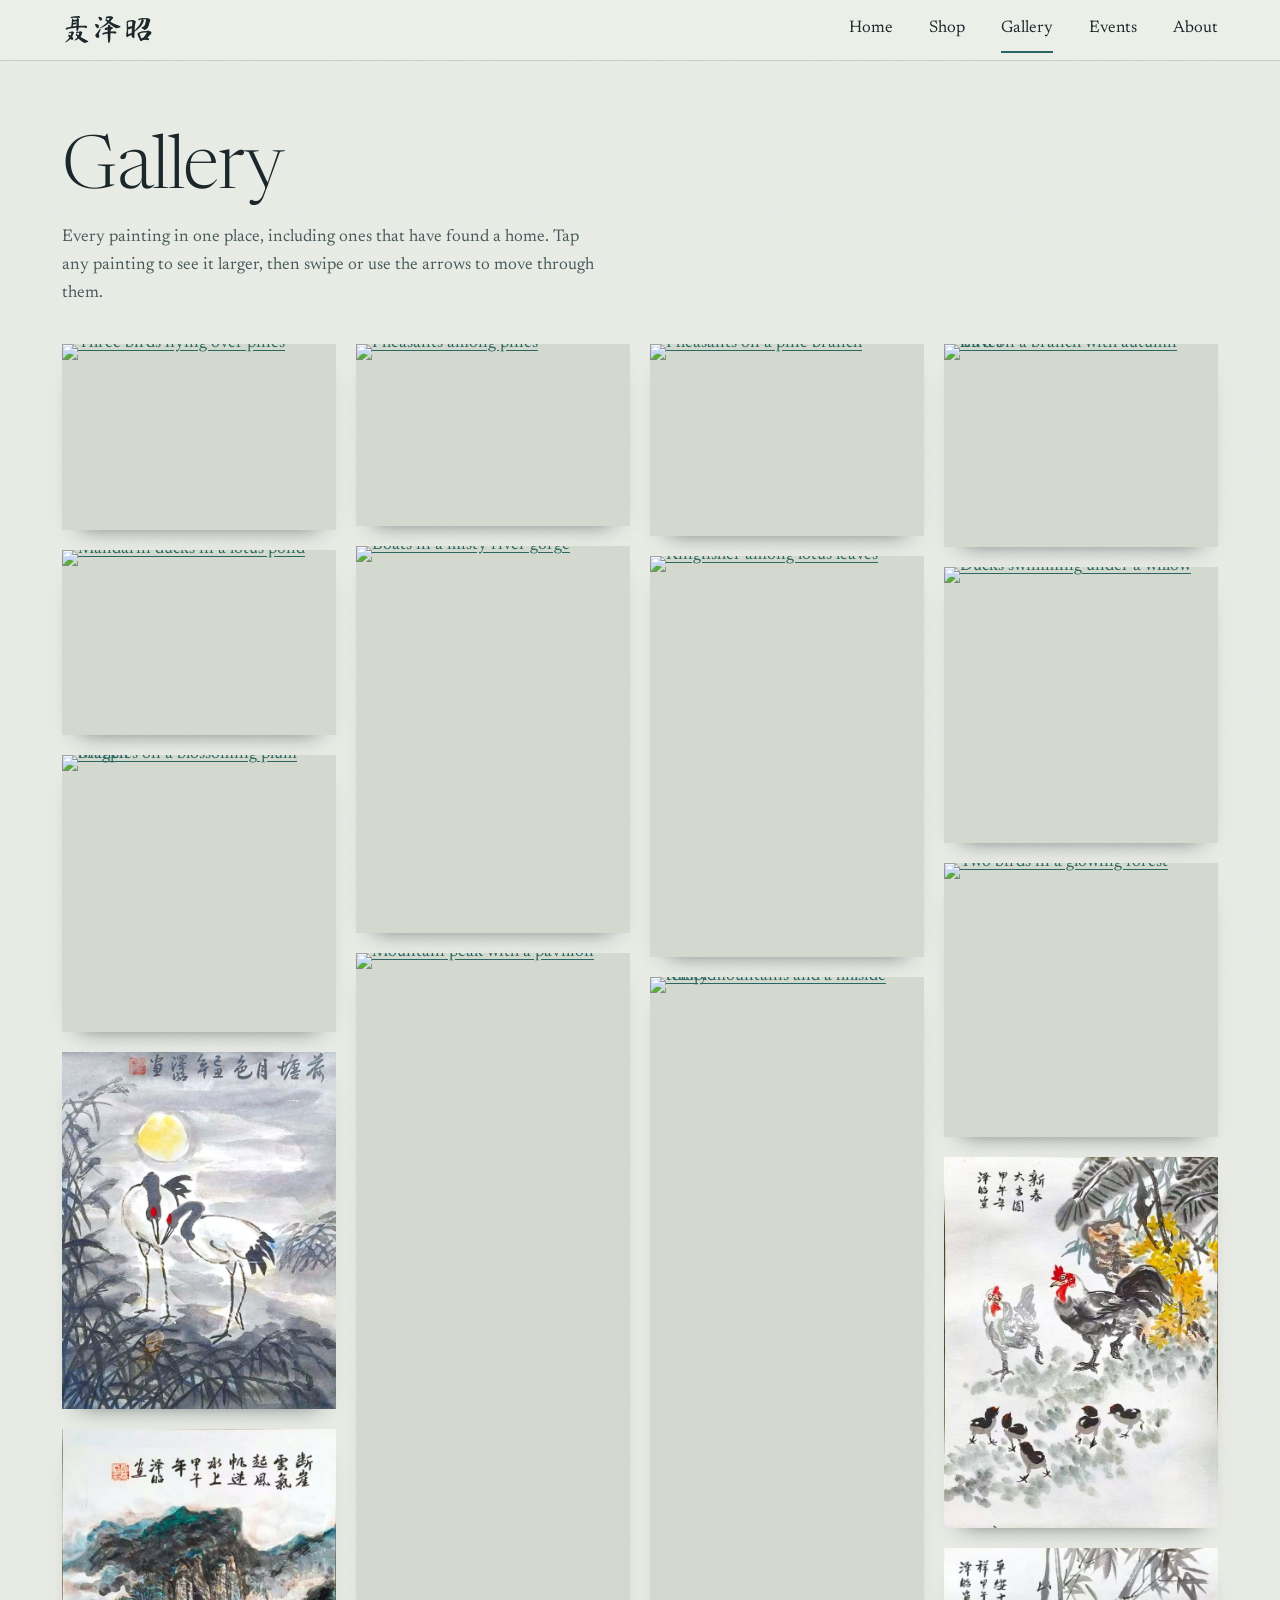
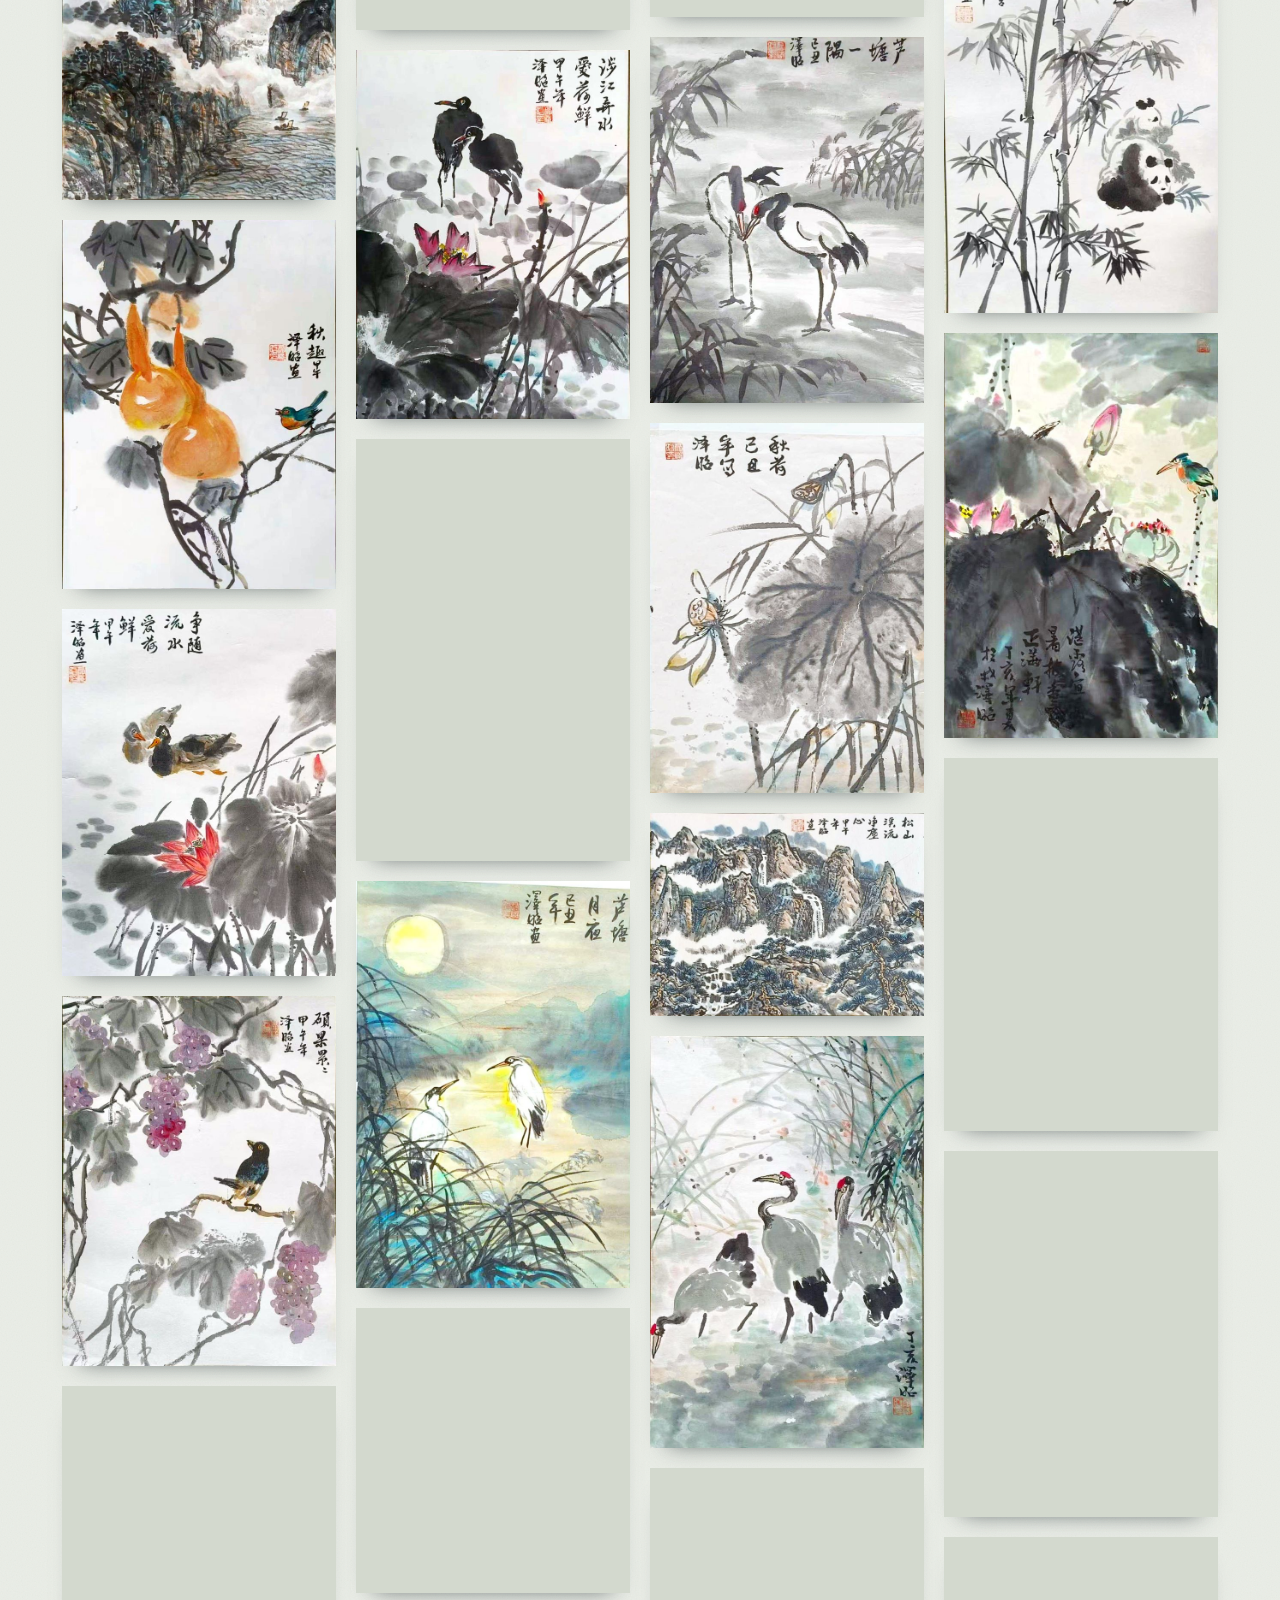
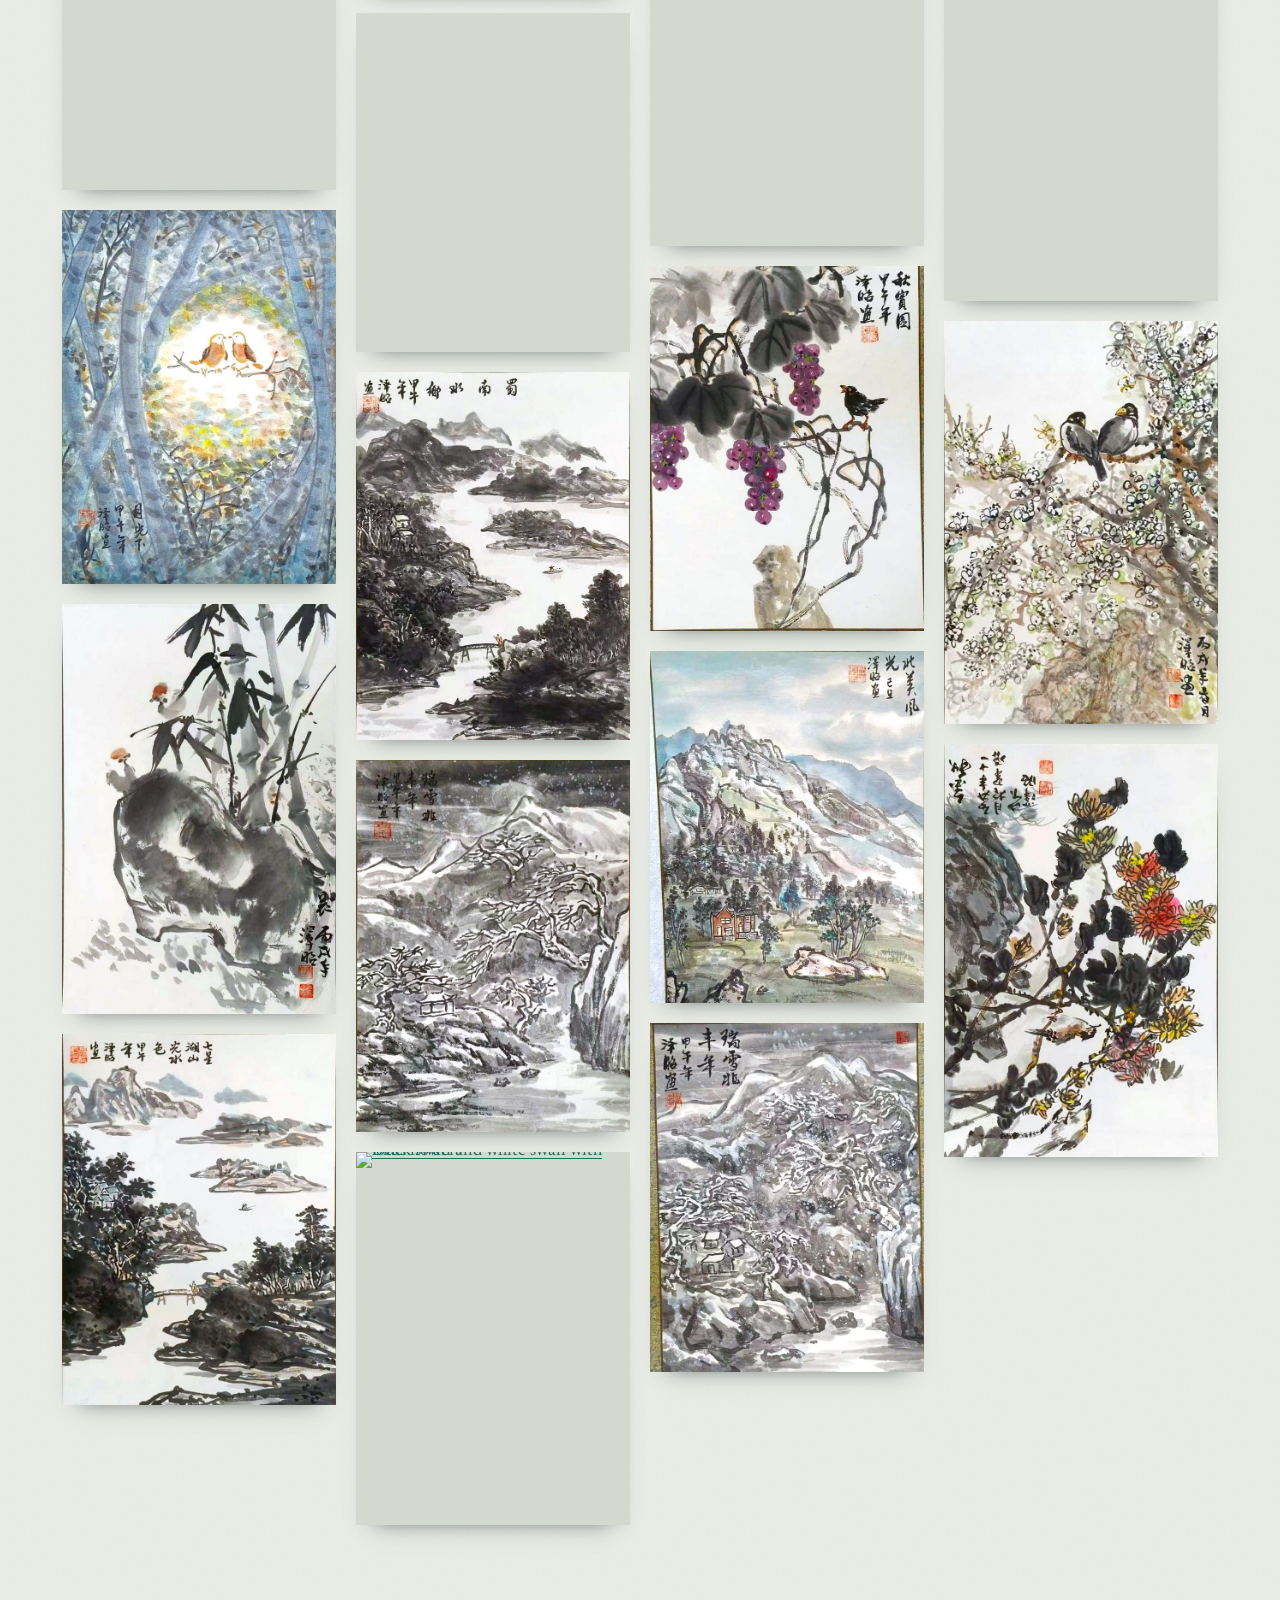
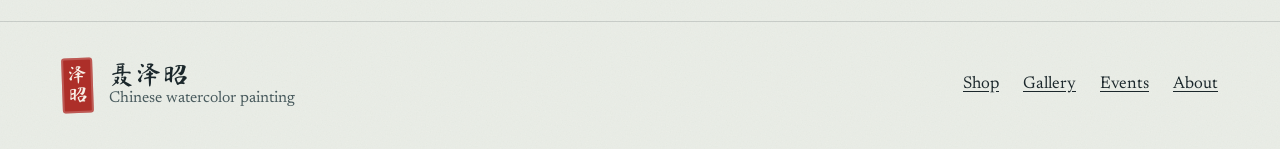
==== gallery.html @ 39308622 "Add files via upload" ====
<!doctype html>
<html lang="en">
<head>
<meta charset="utf-8">
<meta name="viewport" content="width=device-width, initial-scale=1, viewport-fit=cover">
<title>Gallery – 聂泽昭</title>
<meta name="description" content="Every Chinese watercolor painting by 聂泽昭 in one place. Tap any painting to see it larger.">
<meta name="theme-color" content="#ecefe8">
<meta property="og:type" content="website">
<meta property="og:title" content="Gallery – 聂泽昭">
<meta property="og:description" content="Every Chinese watercolor painting by 聂泽昭 in one place. Tap any painting to see it larger.">
<link rel="icon" href="favicon.svg" type="image/svg+xml">
<link rel="apple-touch-icon" href="apple-touch-icon.png">
<link rel="preconnect" href="https://fonts.googleapis.com">
<link rel="preconnect" href="https://fonts.gstatic.com" crossorigin>
<link rel="stylesheet" href="https://fonts.googleapis.com/css2?family=Newsreader:ital,opsz,wght@0,6..72,300..600;1,6..72,300..600&display=swap">
<link rel="stylesheet" href="https://fonts.googleapis.com/css2?family=Ma+Shan+Zheng&text=%E8%81%82%E6%B3%BD%E6%98%AD%E5%B7%B2%E5%94%AE&display=swap">
<link rel="stylesheet" href="style.css">
</head>
<body>
<a class="skip" href="#main">Skip to content</a>
<header class="site-header">
  <div class="wrap">
    <a class="brand" href="index.html" lang="zh" aria-label="聂泽昭, home">聂泽昭</a>
    <nav class="nav" aria-label="Main">
      <a href="index.html">Home</a>
      <a href="shop.html">Shop</a>
      <a href="gallery.html" aria-current="page">Gallery</a>
      <a href="events.html">Events</a>
      <a href="about.html">About</a>
    </nav>
  </div>
</header>
<main id="main">
  <div class="wrap page-head">
    <h1 class="page-title">Gallery</h1>
    <p class="page-intro">Every painting in one place, including ones that have found a home. Tap any painting to see it larger, then swipe or use the arrows to move through them.</p>
  </div>
  <div class="wrap gallery-body">
    <div class="masonry" data-cols="2,3,4" data-lightbox>
      <figure class="art"><a href="full-n01.jpg"><img src="thumb-n01.jpg" width="640" height="435" loading="lazy" decoding="async" alt="Three birds flying over pines"></a></figure>
      <figure class="art"><a href="full-n02.jpg"><img src="thumb-n02.jpg" width="640" height="426" loading="lazy" decoding="async" alt="Pheasants among pines"></a></figure>
      <figure class="art"><a href="full-n03.jpg"><img src="thumb-n03.jpg" width="640" height="448" loading="lazy" decoding="async" alt="Pheasants on a pine branch"></a></figure>
      <figure class="art"><a href="full-n04.jpg"><img src="thumb-n04.jpg" width="640" height="475" loading="lazy" decoding="async" alt="Bird on a branch with autumn leaves"></a></figure>
      <figure class="art"><a href="full-n05.jpg"><img src="thumb-n05.jpg" width="640" height="903" loading="lazy" decoding="async" alt="Boats in a misty river gorge"></a></figure>
      <figure class="art"><a href="full-n06.jpg"><img src="thumb-n06.jpg" width="640" height="432" loading="lazy" decoding="async" alt="Mandarin ducks in a lotus pond"></a></figure>
      <figure class="art"><a href="full-n07.jpg"><img src="thumb-n07.jpg" width="640" height="938" loading="lazy" decoding="async" alt="Kingfisher among lotus leaves"></a></figure>
      <figure class="art"><a href="full-n08.jpg"><img src="thumb-n08.jpg" width="640" height="644" loading="lazy" decoding="async" alt="Ducks swimming under a willow"></a></figure>
      <figure class="art"><a href="full-n09.jpg"><img src="thumb-n09.jpg" width="640" height="647" loading="lazy" decoding="async" alt="Magpies on a blossoming plum branch"></a></figure>
      <figure class="art"><a href="full-n10.jpg"><img src="thumb-n10.jpg" width="640" height="639" loading="lazy" decoding="async" alt="Two birds in a glowing forest"></a></figure>
      <figure class="art"><a href="full-n11.jpg"><img src="thumb-n11.jpg" width="607" height="1500" loading="lazy" decoding="async" alt="Mountain peak with a pavilion"></a></figure>
      <figure class="art"><a href="full-n12.jpg"><img src="thumb-n12.jpg" width="640" height="1495" loading="lazy" decoding="async" alt="Misty mountains and a hillside temple"></a></figure>
      <figure class="art"><a href="full-2362.jpg"><img src="thumb-2362.jpg" width="640" height="834" loading="lazy" decoding="async" alt="Two cranes in reeds before a golden moon"></a></figure>
      <figure class="art"><a href="full-2331.jpg"><img src="thumb-2331.jpg" width="640" height="867" loading="lazy" decoding="async" alt="Rooster, hen and chicks among yellow blossoms"></a></figure>
      <figure class="art"><a href="full-2338.jpg"><img src="thumb-2338.jpg" width="640" height="866" loading="lazy" decoding="async" alt="Steep green gorge with mist and a small boat"></a></figure>
      <figure class="art"><a href="full-2330.jpg"><img src="thumb-2330.jpg" width="640" height="853" loading="lazy" decoding="async" alt="Panda among bamboo"></a></figure>
      <figure class="art"><a href="full-2342.jpg"><img src="thumb-2342.jpg" width="640" height="853" loading="lazy" decoding="async" alt="Two red-crowned cranes standing among reeds"></a></figure>
      <figure class="art"><a href="full-2349.jpg"><img src="thumb-2349.jpg" width="640" height="861" loading="lazy" decoding="async" alt="Two herons among lotus flowers"></a></figure>
      <figure class="art"><a href="full-2335.jpg"><img src="thumb-2335.jpg" width="640" height="861" loading="lazy" decoding="async" alt="Golden gourds on a vine with a small blue bird"></a></figure>
      <figure class="art"><a href="full-2333.jpg"><img src="thumb-2333.jpg" width="640" height="947" loading="lazy" decoding="async" alt="Kingfisher over lotus flowers and dark rocks"></a></figure>
      <figure class="art"><a href="full-2360.jpg"><img src="thumb-2360.jpg" width="640" height="865" loading="lazy" decoding="async" alt="Lotus leaf and seed pod in ink"></a></figure>
      <figure class="art"><a href="full-2354.jpg"><img src="thumb-2354.jpg" width="640" height="986" loading="lazy" decoding="async" alt="Bird on a rock beneath teal bamboo leaves"></a></figure>
      <figure class="art"><a href="full-2341.jpg"><img src="thumb-2341.jpg" width="640" height="859" loading="lazy" decoding="async" alt="Ducks beneath large lotus leaves and a red lotus"></a></figure>
      <figure class="art"><a href="full-2347.jpg"><img src="thumb-2347.jpg" width="640" height="871" loading="lazy" decoding="async" alt="Two squirrels in a pine tree"></a></figure>
      <figure class="art"><a href="full-2358.jpg"><img src="thumb-2358.jpg" width="640" height="473" loading="lazy" decoding="async" alt="Pine-covered mountains with a waterfall"></a></figure>
      <figure class="art"><a href="full-2361.jpg"><img src="thumb-2361.jpg" width="640" height="952" loading="lazy" decoding="async" alt="Egrets in reeds under a full moon"></a></figure>
      <figure class="art"><a href="full-2339.jpg"><img src="thumb-2339.jpg" width="640" height="864" loading="lazy" decoding="async" alt="Purple grapes with a bird perched on a branch"></a></figure>
      <figure class="art"><a href="full-2344.jpg"><img src="thumb-2344.jpg" width="640" height="963" loading="lazy" decoding="async" alt="Three cranes among reeds"></a></figure>
      <figure class="art"><a href="full-2332.jpg"><img src="thumb-2332.jpg" width="640" height="855" loading="lazy" decoding="async" alt="Two squirrels on a pine branch"></a></figure>
      <figure class="art"><a href="full-2366.jpg"><img src="thumb-2366.jpg" width="640" height="664" loading="lazy" decoding="async" alt="Yellow autumn trees above turquoise water"></a></figure>
      <figure class="art"><a href="full-2352.jpg"><img src="thumb-2352.jpg" width="640" height="944" loading="lazy" decoding="async" alt="Sparrows among banana leaves"></a></figure>
      <figure class="art"><a href="full-2348.jpg"><img src="thumb-2348.jpg" width="640" height="883" loading="lazy" decoding="async" alt="Ducks swimming among bamboo and leaves"></a></figure>
      <figure class="art"><a href="full-2340.jpg"><img src="thumb-2340.jpg" width="640" height="850" loading="lazy" decoding="async" alt="Mandarin duck swimming near pink lotus flowers"></a></figure>
      <figure class="art"><a href="full-2355.jpg"><img src="thumb-2355.jpg" width="640" height="792" loading="lazy" decoding="async" alt="Mountain river landscape with a village"></a></figure>
      <figure class="art"><a href="full-2363.jpg"><img src="thumb-2363.jpg" width="640" height="873" loading="lazy" decoding="async" alt="Two birds in a glowing nest inside a hollow tree"></a></figure>
      <figure class="art"><a href="full-2336.jpg"><img src="thumb-2336.jpg" width="640" height="852" loading="lazy" decoding="async" alt="Grapes and a bird on a vine, with a monkey below"></a></figure>
      <figure class="art"><a href="full-2345.jpg"><img src="thumb-2345.jpg" width="640" height="941" loading="lazy" decoding="async" alt="Two birds on a blossoming branch"></a></figure>
      <figure class="art"><a href="full-2350.jpg"><img src="thumb-2350.jpg" width="640" height="859" loading="lazy" decoding="async" alt="River landscape with a bridge and mountains"></a></figure>
      <figure class="art"><a href="full-2351.jpg"><img src="thumb-2351.jpg" width="640" height="958" loading="lazy" decoding="async" alt="Bird on a large rock with bamboo"></a></figure>
      <figure class="art"><a href="full-2343.jpg"><img src="thumb-2343.jpg" width="640" height="823" loading="lazy" decoding="async" alt="Green mountain valley with a small house"></a></figure>
      <figure class="art"><a href="full-2346.jpg"><img src="thumb-2346.jpg" width="640" height="964" loading="lazy" decoding="async" alt="Autumn chrysanthemums and rock"></a></figure>
      <figure class="art"><a href="full-2353.jpg"><img src="thumb-2353.jpg" width="640" height="870" loading="lazy" decoding="async" alt="Snow-covered trees along a mountain stream"></a></figure>
      <figure class="art"><a href="full-2334.jpg"><img src="thumb-2334.jpg" width="640" height="865" loading="lazy" decoding="async" alt="Misty lake with small islands and trees"></a></figure>
      <figure class="art"><a href="full-2337.jpg"><img src="thumb-2337.jpg" width="640" height="815" loading="lazy" decoding="async" alt="Snowy mountain village in a valley"></a></figure>
      <figure class="art"><a href="full-2367.jpg"><img src="thumb-2367.jpg" width="640" height="871" loading="lazy" decoding="async" alt="Black swan and white swan with lotus flowers"></a></figure>
    </div>
  </div>
</main>
<footer class="site-footer">
  <div class="wrap footer-grid">
    <div class="footer-id">
      <span class="seal seal-sm" lang="zh" aria-hidden="true"><span>泽</span><span>昭</span></span>
      <p><strong lang="zh">聂泽昭</strong>Chinese watercolor painting</p>
    </div>
    <nav class="footer-nav" aria-label="Footer">
      <a href="shop.html">Shop</a>
      <a href="gallery.html">Gallery</a>
      <a href="events.html">Events</a>
      <a href="about.html">About</a>
    </nav>
    <p class="footer-note" data-site="charity" hidden></p>
  </div>
</footer>
<script src="site-config.js"></script>
<script src="main.js"></script>
</body>
</html>
---- style.css ----
/* 聂泽昭 – Chinese watercolor painting. Site styles. */
:root{
  --paper:#ecefe8;
  --paper-deep:#dfe4db;
  --mat:#d3d9ce;
  --ink:#1b272b;
  --ink-soft:#485a5d;
  --line:rgba(27,39,43,.16);
  --jade:#2b6762;
  --jade-deep:#1d4c48;
  --seal:#ad2f29;
  --brush:"Ma Shan Zheng","Kaiti SC","STKaiti","KaiTi","楷体",serif;
  --serif:"Newsreader","Iowan Old Style","Palatino Linotype",Palatino,Georgia,serif;
  --pad:clamp(1.1rem,4.5vw,3.25rem);
  --max:1260px;
  --gap:clamp(.7rem,1.6vw,1.25rem);
}
*,*::before,*::after{box-sizing:border-box}
html{-webkit-text-size-adjust:100%;scroll-behavior:smooth}
@media (prefers-reduced-motion:reduce){html{scroll-behavior:auto}}
body{
  margin:0;color:var(--ink);font-family:var(--serif);font-size:1.0625rem;line-height:1.65;
  font-optical-sizing:auto;-webkit-font-smoothing:antialiased;
  display:flex;flex-direction:column;min-height:100vh;min-height:100dvh;
  background-color:var(--paper);
  background-image:url("data:image/svg+xml,%3Csvg xmlns='http://www.w3.org/2000/svg' width='240' height='240'%3E%3Cfilter id='n'%3E%3CfeTurbulence type='fractalNoise' baseFrequency='.8' numOctaves='2' stitchTiles='stitch'/%3E%3CfeColorMatrix values='0 0 0 0 .1 0 0 0 0 .16 0 0 0 0 .17 0 0 0 .055 0'/%3E%3C/filter%3E%3Crect width='100%25' height='100%25' filter='url(%23n)'/%3E%3C/svg%3E");
}
main{flex:1 0 auto}
img,video{max-width:100%}
a{color:var(--jade);text-underline-offset:.2em}
a:hover{color:var(--jade-deep)}
:focus-visible{outline:3px solid var(--jade);outline-offset:3px}
.sr{position:absolute;width:1px;height:1px;overflow:hidden;clip:rect(0 0 0 0);white-space:nowrap}
.skip{position:absolute;left:1rem;top:-4rem;background:var(--ink);color:#fff;padding:.6rem 1rem;z-index:60}
.skip:focus{top:1rem}
.wrap{width:100%;max-width:var(--max);margin-inline:auto;padding-inline:var(--pad)}

/* header */
.site-header{position:sticky;top:0;z-index:20;background:rgba(236,239,232,.93);-webkit-backdrop-filter:blur(8px);backdrop-filter:blur(8px);border-bottom:1px solid var(--line);padding-top:env(safe-area-inset-top,0px)}
.site-header .wrap{display:flex;align-items:center;justify-content:space-between;gap:1rem;min-height:3.75rem}
.brand{font-family:var(--brush);font-size:1.85rem;line-height:1;color:var(--ink);text-decoration:none;letter-spacing:.04em}
.brand:hover{color:var(--ink)}
.nav{display:flex;gap:clamp(1.1rem,3.5vw,2.25rem)}
.nav a{color:var(--ink);text-decoration:none;padding:.5rem 0;border-bottom:2px solid transparent;font-size:1.05rem}
.nav a:hover{border-bottom-color:var(--line)}
.nav a[aria-current="page"]{border-bottom-color:var(--jade)}

/* seal (artist's chop) */
.seal{display:inline-flex;flex-direction:column;align-items:center;justify-content:center;background:var(--seal);color:#f8f0e7;font-family:var(--brush);line-height:1.08;border-radius:3px;transform:rotate(-2deg);box-shadow:inset 0 0 0 2px rgba(255,255,255,.2)}
.seal span{display:block}
.seal-lg{font-size:clamp(1.7rem,2.6vw,2.5rem);padding:.45em .4em}
.seal-sm{font-size:1.2rem;padding:.35em .32em}

/* hero */
.hero{padding-block:clamp(1.5rem,4.5vw,3.75rem) clamp(2rem,6vw,5rem)}
.hero-grid{
  display:grid;grid-template-columns:auto minmax(0,1fr) auto;grid-template-areas:"name copy frame";
  gap:clamp(1.25rem,4.2vw,4rem);align-items:stretch;
}
.hero-name{grid-area:name;display:flex;flex-direction:column;align-items:center;justify-content:space-between;gap:1.5rem}
.name-v{display:flex;flex-direction:column;align-items:center;font-family:var(--brush);font-weight:400;font-size:clamp(4.4rem,9.4vw,9rem);line-height:1.04;margin:0}
.name-v .chars{display:flex;flex-direction:column;align-items:center}
.name-v .chars span{display:block}
.hero-copy{grid-area:copy;align-self:center;max-width:27rem}
.descriptor{font-size:clamp(1.9rem,3.6vw,3rem);line-height:1.12;font-weight:300;letter-spacing:-.012em;margin:0 0 1.1rem}
.lead{color:var(--ink-soft);margin:0 0 1.75rem;max-width:25rem}
.actions{display:flex;flex-wrap:wrap;gap:.75rem}
.btn{display:inline-block;padding:.8rem 1.35rem;border:1.5px solid var(--jade);border-radius:2px;text-decoration:none;font-size:1.02rem;line-height:1.2;min-height:2.75rem}
.btn-solid{background:var(--jade);color:#f4f7f2}
.btn-solid:hover{background:var(--jade-deep);border-color:var(--jade-deep);color:#fff}
.btn-line{color:var(--jade)}
.btn-line:hover{background:rgba(43,103,98,.09)}
.frame{
  grid-area:frame;position:relative;height:min(76vh,740px);aspect-ratio:5/7;background:var(--mat);
  padding:clamp(.5rem,1.2vw,.9rem);box-shadow:0 22px 40px -26px rgba(27,39,43,.6),0 0 0 1px var(--line);
}
.frame-stack{position:relative;width:100%;height:100%;overflow:hidden}
.frame-stack img{position:absolute;inset:0;width:100%;height:100%;object-fit:contain;opacity:0;transition:opacity 1.6s ease}
.frame-stack img.is-on{opacity:1}

/* sections */
.band{padding-block:clamp(2.5rem,7vw,5.5rem)}
.band-deep{background:var(--paper-deep);border-block:1px solid var(--line)}
.section-head{display:flex;justify-content:space-between;align-items:baseline;gap:.75rem 1.5rem;flex-wrap:wrap;margin-bottom:clamp(1.25rem,3vw,2.25rem)}
h2{font-weight:400;font-size:clamp(1.75rem,3.6vw,2.5rem);line-height:1.15;letter-spacing:-.008em;margin:0}

/* paintings grid */
.masonry{display:flex;gap:var(--gap);align-items:flex-start}
.masonry .col{flex:1 1 0;min-width:0;display:flex;flex-direction:column;gap:var(--gap)}
.art{margin:0}
.art a{display:block;background:var(--mat);box-shadow:0 14px 22px -18px rgba(27,39,43,.7);line-height:0}
.art img{display:block;width:100%;height:auto;transition:filter .2s ease}
.art a:hover img{filter:brightness(1.04) saturate(1.05)}
.art a:focus-visible{outline-offset:4px}

/* video */
.watch{display:grid;grid-template-columns:minmax(0,1fr) auto;gap:clamp(1.5rem,5vw,5rem);align-items:center}
.watch p{color:var(--ink-soft);max-width:26rem;margin:.9rem 0 0}
.video-frame{background:#101617;box-shadow:0 22px 40px -26px rgba(27,39,43,.7)}
.video-frame video{display:block;height:min(78vh,640px);aspect-ratio:9/16;background:#101617}

/* page headings */
.page-head{padding-block:clamp(2rem,6vw,4.5rem) clamp(1.25rem,3vw,2.25rem)}
h1.page-title{font-weight:300;font-size:clamp(2.6rem,7vw,4.6rem);line-height:1.04;letter-spacing:-.02em;margin:0 0 .9rem}
.page-intro{color:var(--ink-soft);max-width:34rem;margin:0}
.gallery-body{padding-bottom:clamp(3rem,8vw,6rem)}

/* events */
.events{list-style:none;margin:0;padding:0;border-top:1px solid var(--line)}
.event{display:grid;grid-template-columns:5.5rem minmax(0,1fr);gap:1.25rem clamp(1rem,3vw,2.5rem);padding:1.6rem 0;border-bottom:1px solid var(--line)}
.event-date{text-align:left;line-height:1.05}
.event-date .m{display:block;font-size:1.05rem;color:var(--ink-soft)}
.event-date .d{display:block;font-size:2.7rem;font-weight:300;letter-spacing:-.02em}
.event-date .r{display:block;font-size:.95rem;color:var(--ink-soft);margin-top:.25rem}
.event h3{font-weight:500;font-size:1.4rem;line-height:1.25;margin:0 0 .3rem}
.event p{margin:.15rem 0;color:var(--ink-soft)}
.event .links{margin-top:.6rem;display:flex;gap:1.25rem;flex-wrap:wrap}
.events-empty{border:1.5px dashed var(--line);padding:clamp(1.5rem,5vw,3rem);max-width:36rem}
.events-empty p{margin:0}
.events-empty strong{font-weight:500;font-size:1.25rem;display:block;margin-bottom:.35rem}
details.past{margin-top:2.5rem}
details.past summary{cursor:pointer;font-size:1.15rem;padding:.5rem 0}
details.past .event{opacity:.72}
.events-body{padding-bottom:clamp(3rem,8vw,6rem)}

/* footer */
.site-footer{border-top:1px solid var(--line);padding-block:2.25rem calc(2.25rem + env(safe-area-inset-bottom,0px))}
.footer-grid{display:flex;flex-wrap:wrap;gap:1.25rem 2.5rem;align-items:center;justify-content:space-between}
.footer-id{display:flex;align-items:center;gap:1rem}
.footer-id p{margin:0;color:var(--ink-soft);font-size:.98rem;line-height:1.4}
.footer-id strong{display:block;font-family:var(--brush);font-weight:400;font-size:1.6rem;line-height:1.1;color:var(--ink);letter-spacing:.04em}
.footer-nav{display:flex;gap:1.5rem;flex-wrap:wrap}
.footer-nav a{color:var(--ink)}

/* lightbox */
.lb{position:fixed;inset:0;z-index:100;background:rgba(14,20,22,.975);display:flex;align-items:center;justify-content:center;padding:env(safe-area-inset-top,0px) env(safe-area-inset-right,0px) env(safe-area-inset-bottom,0px) env(safe-area-inset-left,0px)}
.lb[hidden]{display:none}
.lb-stage{max-width:min(92vw,1100px);max-height:86vh;display:flex;align-items:center;justify-content:center;touch-action:pan-y}
.lb-stage img{max-width:100%;max-height:86vh;width:auto;height:auto;display:block;box-shadow:0 20px 60px rgba(0,0,0,.5);background:var(--mat)}
.lb button{position:absolute;width:3.1rem;height:3.1rem;border-radius:50%;border:1px solid rgba(255,255,255,.3);background:rgba(20,28,30,.6);color:#f2f4ef;font-size:1.7rem;line-height:1;cursor:pointer;display:flex;align-items:center;justify-content:center;padding:0 0 .2rem;font-family:var(--serif)}
.lb button:hover{background:rgba(255,255,255,.16)}
.lb button:focus-visible{outline-color:#fff}
.lb-close{top:max(.9rem,env(safe-area-inset-top,0px));right:max(.9rem,env(safe-area-inset-right,0px));font-size:1.5rem}
.lb-prev{left:max(.7rem,env(safe-area-inset-left,0px));top:50%;transform:translateY(-50%)}
.lb-next{right:max(.7rem,env(safe-area-inset-right,0px));top:50%;transform:translateY(-50%)}
.lb-count{position:absolute;bottom:max(.9rem,env(safe-area-inset-bottom,0px));left:0;right:0;text-align:center;color:rgba(242,244,239,.75);font-size:.95rem;font-variant-numeric:tabular-nums}

/* small screens */
@media (max-width:820px){
  .hero-grid{grid-template-columns:auto minmax(0,1fr);grid-template-areas:"name frame" "copy copy";align-items:start}
  .name-v{font-size:clamp(3.4rem,15vw,5.2rem)}
  .hero-name{justify-content:flex-start}
  .frame{height:auto;width:100%}
  .hero-copy{max-width:none}
  .watch{grid-template-columns:1fr;justify-items:start}
  .video-frame{width:min(100%,380px);justify-self:center}
  .video-frame video{height:auto;width:100%}
}
@media (max-width:560px){
  .event{grid-template-columns:4.2rem minmax(0,1fr)}
  .event-date .d{font-size:2.2rem}
  .lb-prev,.lb-next{top:auto;bottom:max(.8rem,env(safe-area-inset-bottom,0px));transform:none}
  .lb-prev{left:1rem}
  .lb-next{right:1rem}
  .lb-stage{max-height:78vh}
  .lb-stage img{max-height:78vh}
}
@media (prefers-reduced-motion:reduce){
  .frame-stack img{transition:none}
}

/* ===== v2: shop, about, header on small screens ===== */
.product-grid{display:grid;grid-template-columns:repeat(auto-fill,minmax(min(100%,230px),1fr));gap:clamp(1.1rem,2.6vw,2rem)}
.product{margin:0;display:flex;flex-direction:column}
.product[hidden]{display:none}
.product .shot{position:relative;display:block;aspect-ratio:4/5;background:var(--mat);box-shadow:0 14px 22px -18px rgba(27,39,43,.7);line-height:0;overflow:hidden}
.product .shot img{width:100%;height:100%;object-fit:contain;padding:6%;transition:filter .2s ease}
.product .shot:hover img{filter:brightness(1.04)}
.product figcaption{padding-top:.85rem;display:flex;flex-direction:column;gap:.1rem}
.product .t{font-size:1.06rem;line-height:1.3}
.product .meta{color:var(--ink-soft);font-size:.95rem}
.product .row{display:flex;align-items:center;justify-content:space-between;gap:.75rem;margin-top:.55rem;min-height:2.6rem}
.product .price{font-size:1.3rem;font-variant-numeric:lining-nums}
.product .soon{color:var(--ink-soft);font-size:.95rem}
.btn-buy{padding:.55rem 1.15rem;min-height:2.6rem}
.tag-new{position:absolute;top:.65rem;left:.65rem;background:var(--jade);color:#f4f7f2;font-size:.82rem;padding:.25rem .6rem;border-radius:2px;line-height:1.3}
.stamp{display:none;position:absolute;right:9%;bottom:8%;flex-direction:column;align-items:center;background:var(--seal);color:#f8f0e7;font-family:var(--brush);font-size:1.25rem;line-height:1.08;padding:.4em .32em;border-radius:3px;transform:rotate(-6deg);box-shadow:inset 0 0 0 2px rgba(255,255,255,.2)}
.stamp span{display:block}
.product.is-sold .stamp{display:flex}
.product.is-sold .shot img{opacity:.55;filter:grayscale(.35)}
.product.is-sold .price{color:var(--ink-soft);text-decoration:line-through}
.shop-tools{display:flex;gap:.6rem;margin-bottom:1.6rem;flex-wrap:wrap}
.chip{border:1.5px solid var(--line);background:transparent;padding:.45rem 1rem;border-radius:999px;font:inherit;font-size:.98rem;color:var(--ink);cursor:pointer;min-height:2.5rem}
.chip[aria-pressed="true"]{background:var(--ink);color:var(--paper);border-color:var(--ink)}
.notice{border-left:3px solid var(--jade);background:rgba(43,103,98,.07);padding:1rem 1.25rem;margin:0 0 1.75rem;max-width:46rem}
.notice p{margin:0}
.shop-empty{color:var(--ink-soft)}
.how{list-style:none;padding:0;margin:0;display:grid;grid-template-columns:repeat(auto-fit,minmax(min(100%,240px),1fr));gap:1.25rem 2rem}
.how li{border-top:1px solid var(--line);padding-top:1rem}
.how strong{display:block;font-weight:500;font-size:1.15rem;margin-bottom:.3rem}
.how p{margin:0;color:var(--ink-soft)}
.about-grid{display:grid;grid-template-columns:minmax(0,1.15fr) minmax(0,.85fr);gap:clamp(1.5rem,5vw,4.5rem);align-items:start}
.prose p{max-width:36rem;margin:0 0 1.1rem}
.prose h2{margin:2.5rem 0 .8rem}
.prose h2:first-child{margin-top:0}
.about-art{background:var(--mat);padding:clamp(.5rem,1.2vw,.9rem);box-shadow:0 22px 40px -26px rgba(27,39,43,.6)}
.about-art img{display:block;width:100%;height:auto}
.charity-box{border:1.5px solid var(--line);padding:1.25rem 1.4rem;max-width:36rem;margin-top:.5rem}
.charity-box p{margin:0 0 .4rem}
.charity-box p:last-child{margin:0}
.footer-note{width:100%;color:var(--ink-soft);font-size:.95rem;margin:0}
[data-site][hidden]{display:none}
@media (max-width:820px){.about-grid{grid-template-columns:1fr}.about-art{max-width:420px}}
@media (max-width:600px){
  .site-header .wrap{flex-wrap:wrap;gap:.1rem 1rem;padding-block:.45rem .1rem}
  .nav{width:100%;justify-content:space-between;gap:.5rem}
  .nav a{font-size:1rem;padding:.4rem 0}
}
@media (max-width:600px){
  .product-grid{grid-template-columns:repeat(2,minmax(0,1fr));gap:1.1rem .8rem}
  .product .t{font-size:.98rem}
  .product .meta,.product .soon{font-size:.88rem}
  .product .price{font-size:1.12rem}
  .product .row{flex-wrap:wrap;gap:.4rem}
  .btn-buy{padding:.5rem .95rem}
  .tag-new{font-size:.74rem;top:.45rem;left:.45rem}
  .stamp{font-size:1rem}
}
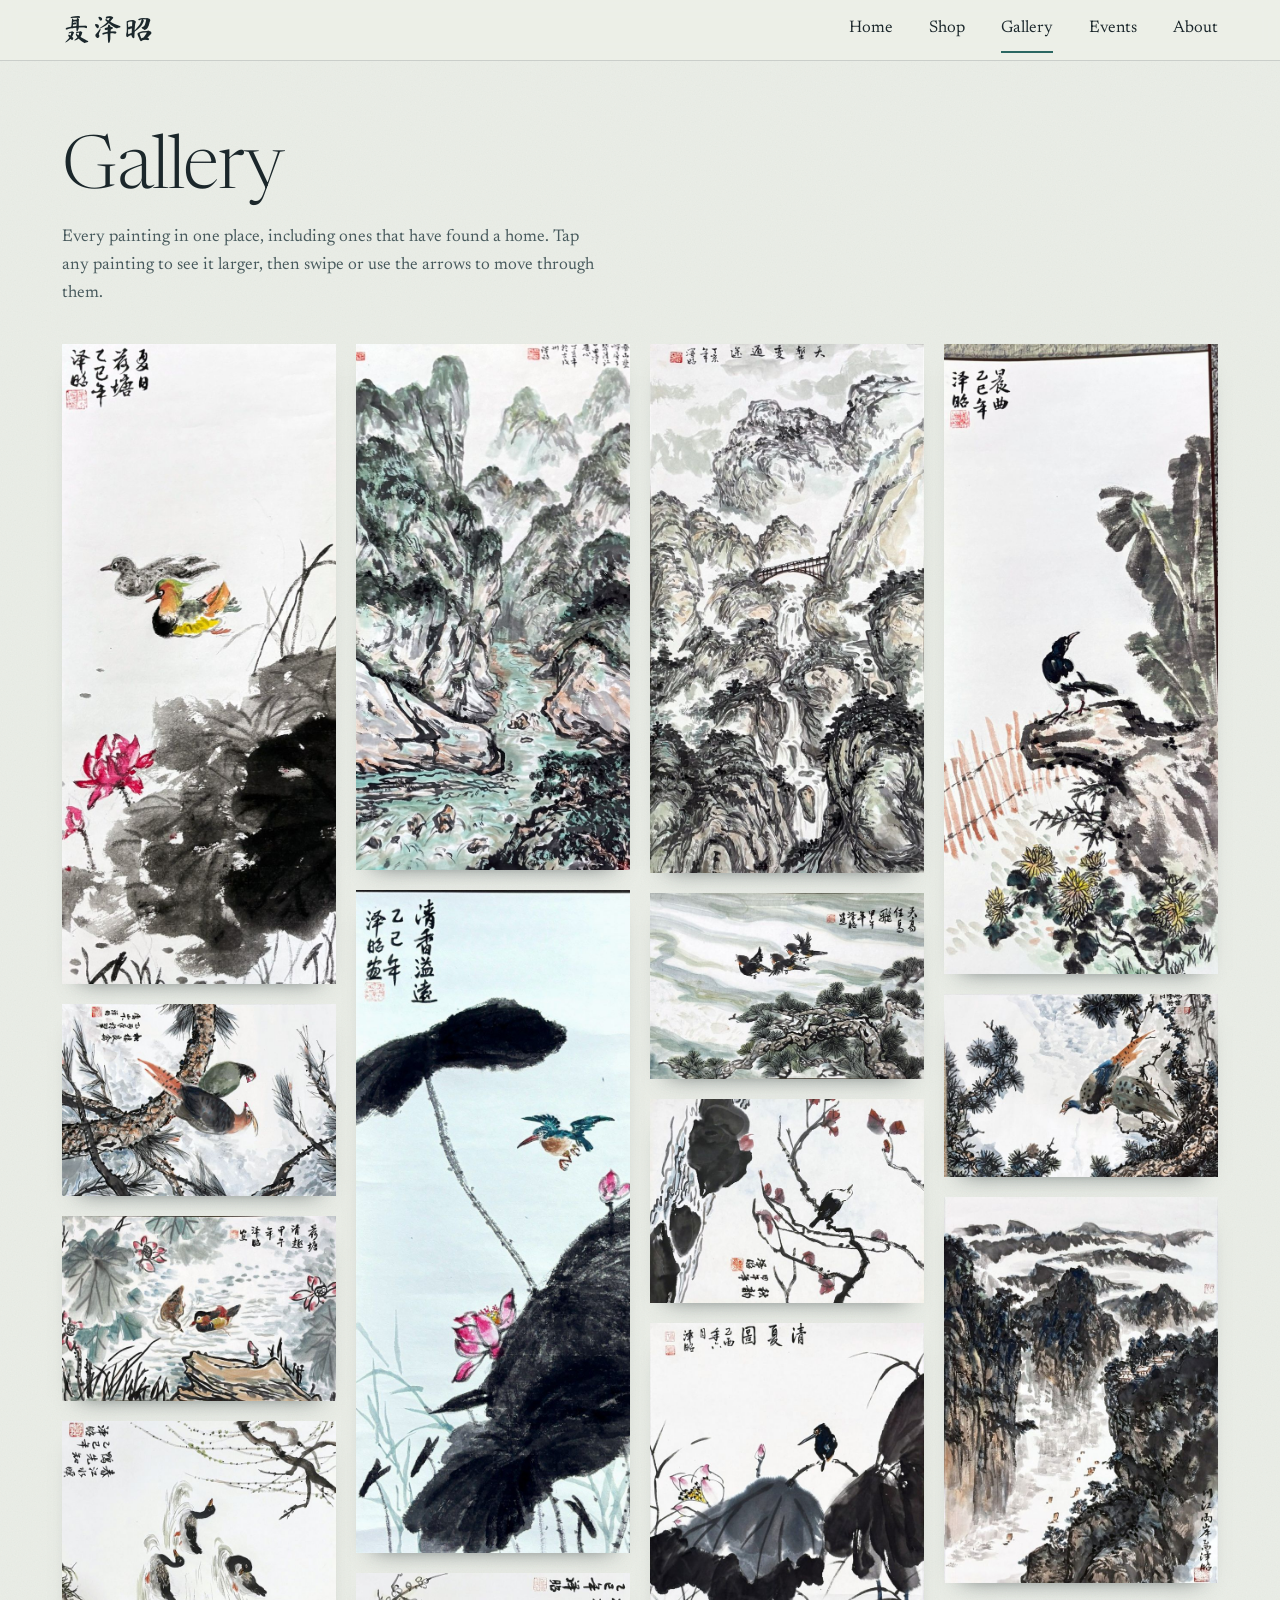
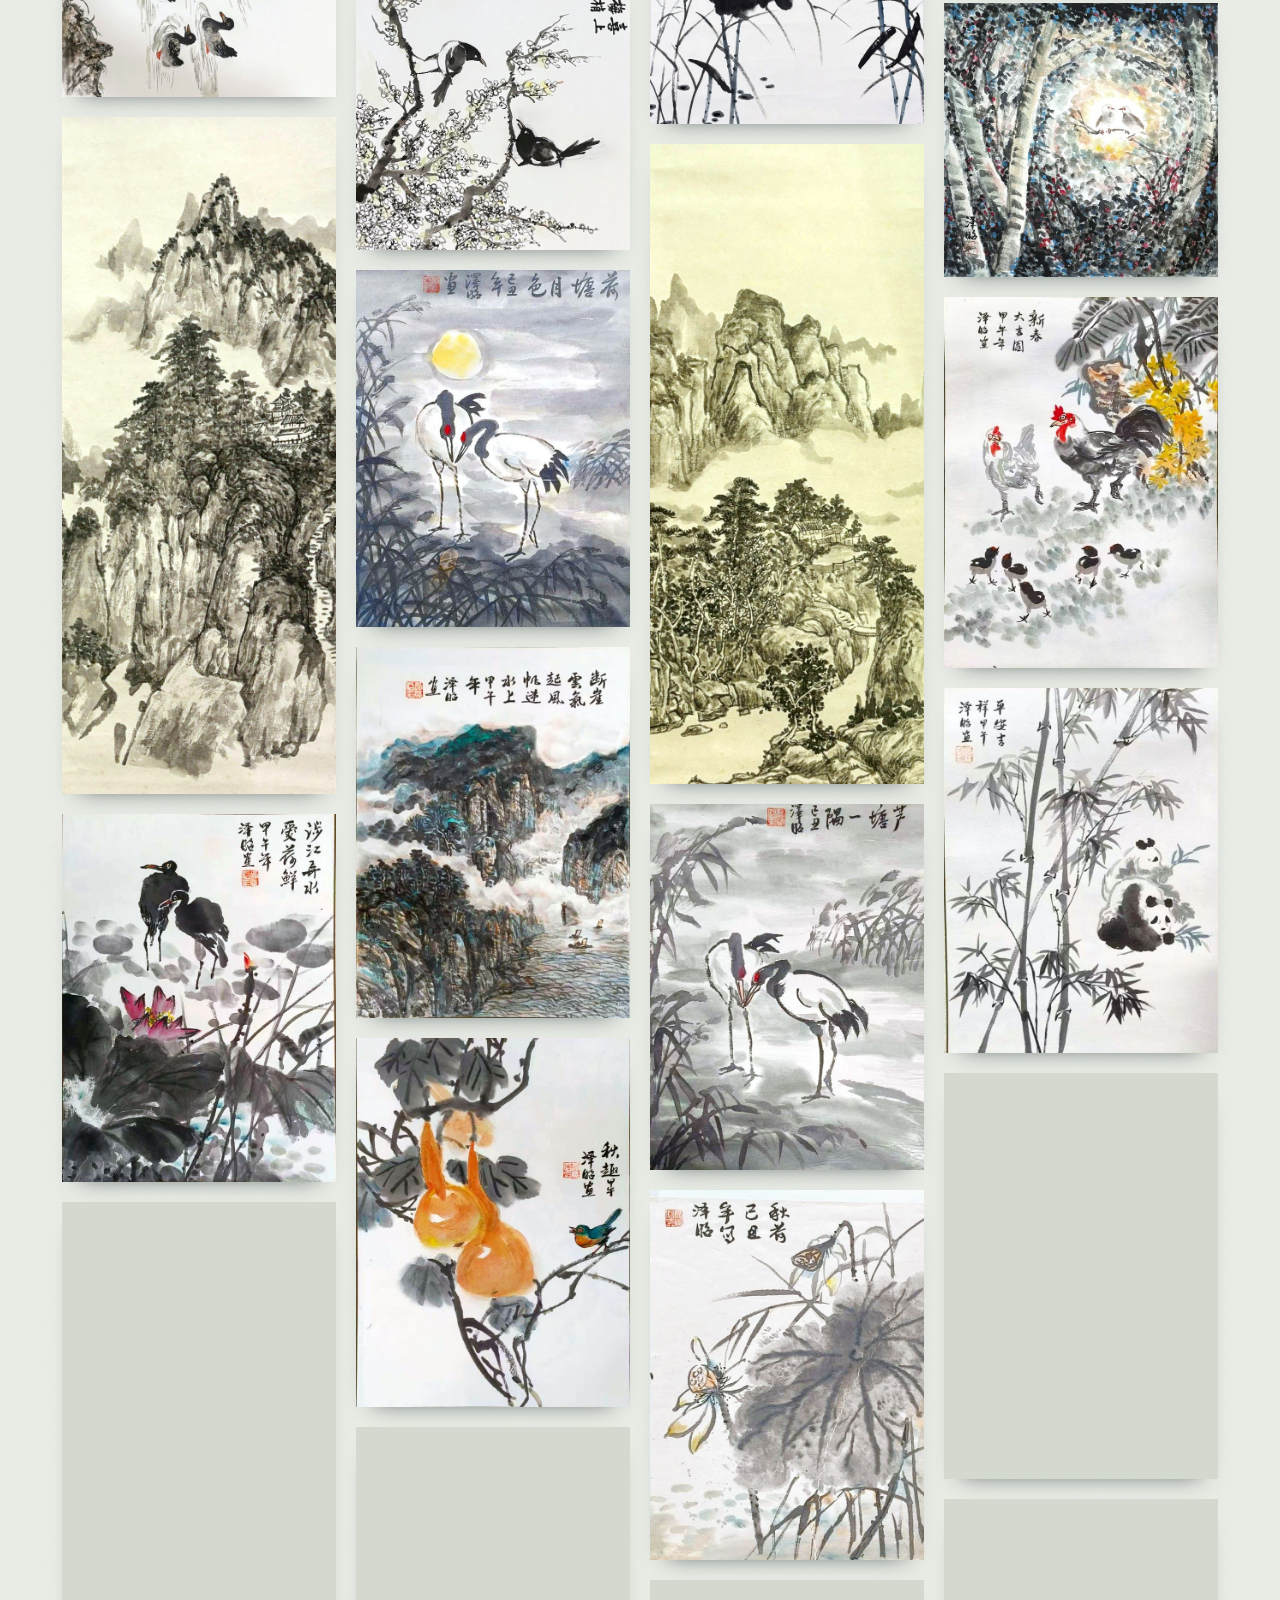
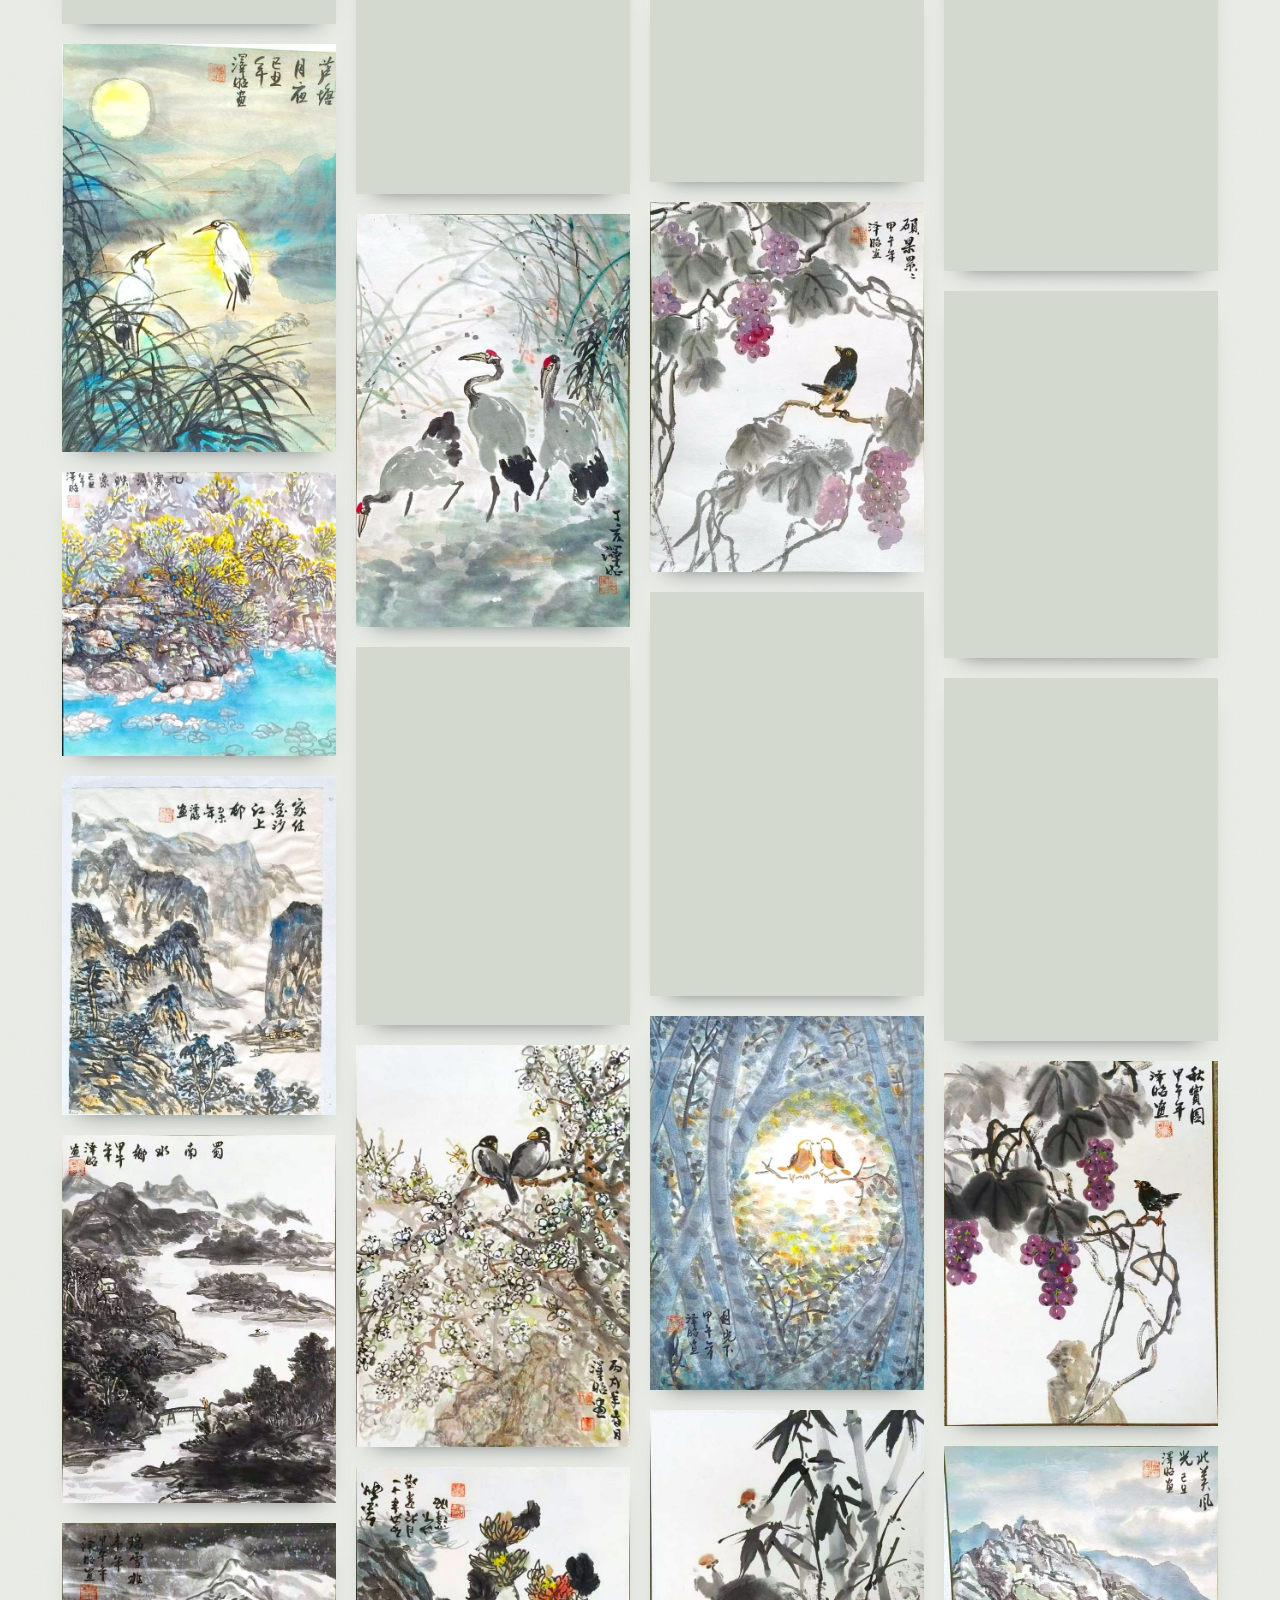
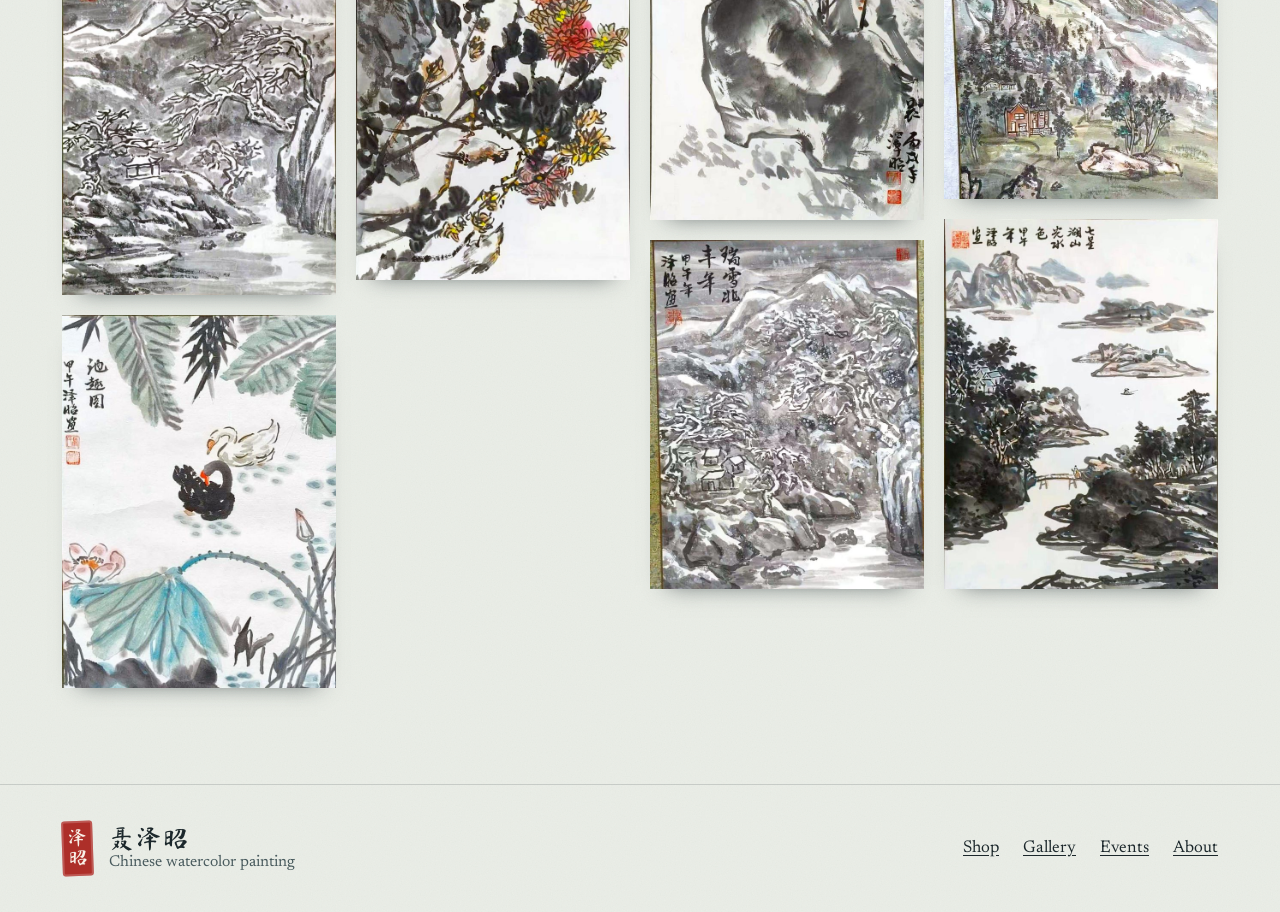
==== commit 8f41fa37: "Add files via upload" ====
--- a/gallery.html
+++ b/gallery.html
@@ -38,6 +38,11 @@
   </div>
   <div class="wrap gallery-body">
     <div class="masonry" data-cols="2,3,4" data-lightbox>
+      <figure class="art"><a href="full-n13.jpg"><img src="thumb-n13.jpg" width="640" height="1495" loading="lazy" decoding="async" alt="Mandarin ducks in a summer lotus pond"></a></figure>
+      <figure class="art"><a href="full-n14.jpg"><img src="thumb-n14.jpg" width="640" height="1229" loading="lazy" decoding="async" alt="Green mountains above a rushing river"></a></figure>
+      <figure class="art"><a href="full-n15.jpg"><img src="thumb-n15.jpg" width="640" height="1236" loading="lazy" decoding="async" alt="Waterfall and bridge between mountain peaks"></a></figure>
+      <figure class="art"><a href="full-n16.jpg"><img src="thumb-n16.jpg" width="640" height="1472" loading="lazy" decoding="async" alt="Magpie on a rock with chrysanthemums"></a></figure>
+      <figure class="art"><a href="full-n17.jpg"><img src="thumb-n17.jpg" width="620" height="1500" loading="lazy" decoding="async" alt="Kingfisher in flight over lotus"></a></figure>
       <figure class="art"><a href="full-n01.jpg"><img src="thumb-n01.jpg" width="640" height="435" loading="lazy" decoding="async" alt="Three birds flying over pines"></a></figure>
       <figure class="art"><a href="full-n02.jpg"><img src="thumb-n02.jpg" width="640" height="426" loading="lazy" decoding="async" alt="Pheasants among pines"></a></figure>
       <figure class="art"><a href="full-n03.jpg"><img src="thumb-n03.jpg" width="640" height="448" loading="lazy" decoding="async" alt="Pheasants on a pine branch"></a></figure>
--- a/style.css
+++ b/style.css
@@ -226,3 +226,8 @@
   .tag-new{font-size:.74rem;top:.45rem;left:.45rem}
   .stamp{font-size:1rem}
 }
+
+.tag-special{background:var(--seal)}
+
+.store-cta{display:flex;flex-wrap:wrap;align-items:center;justify-content:space-between;gap:1rem 2rem;border:1.5px solid var(--jade);background:rgba(43,103,98,.06);padding:1.1rem 1.4rem;margin:0 0 1.75rem}
+.store-cta p{margin:0;max-width:40rem}
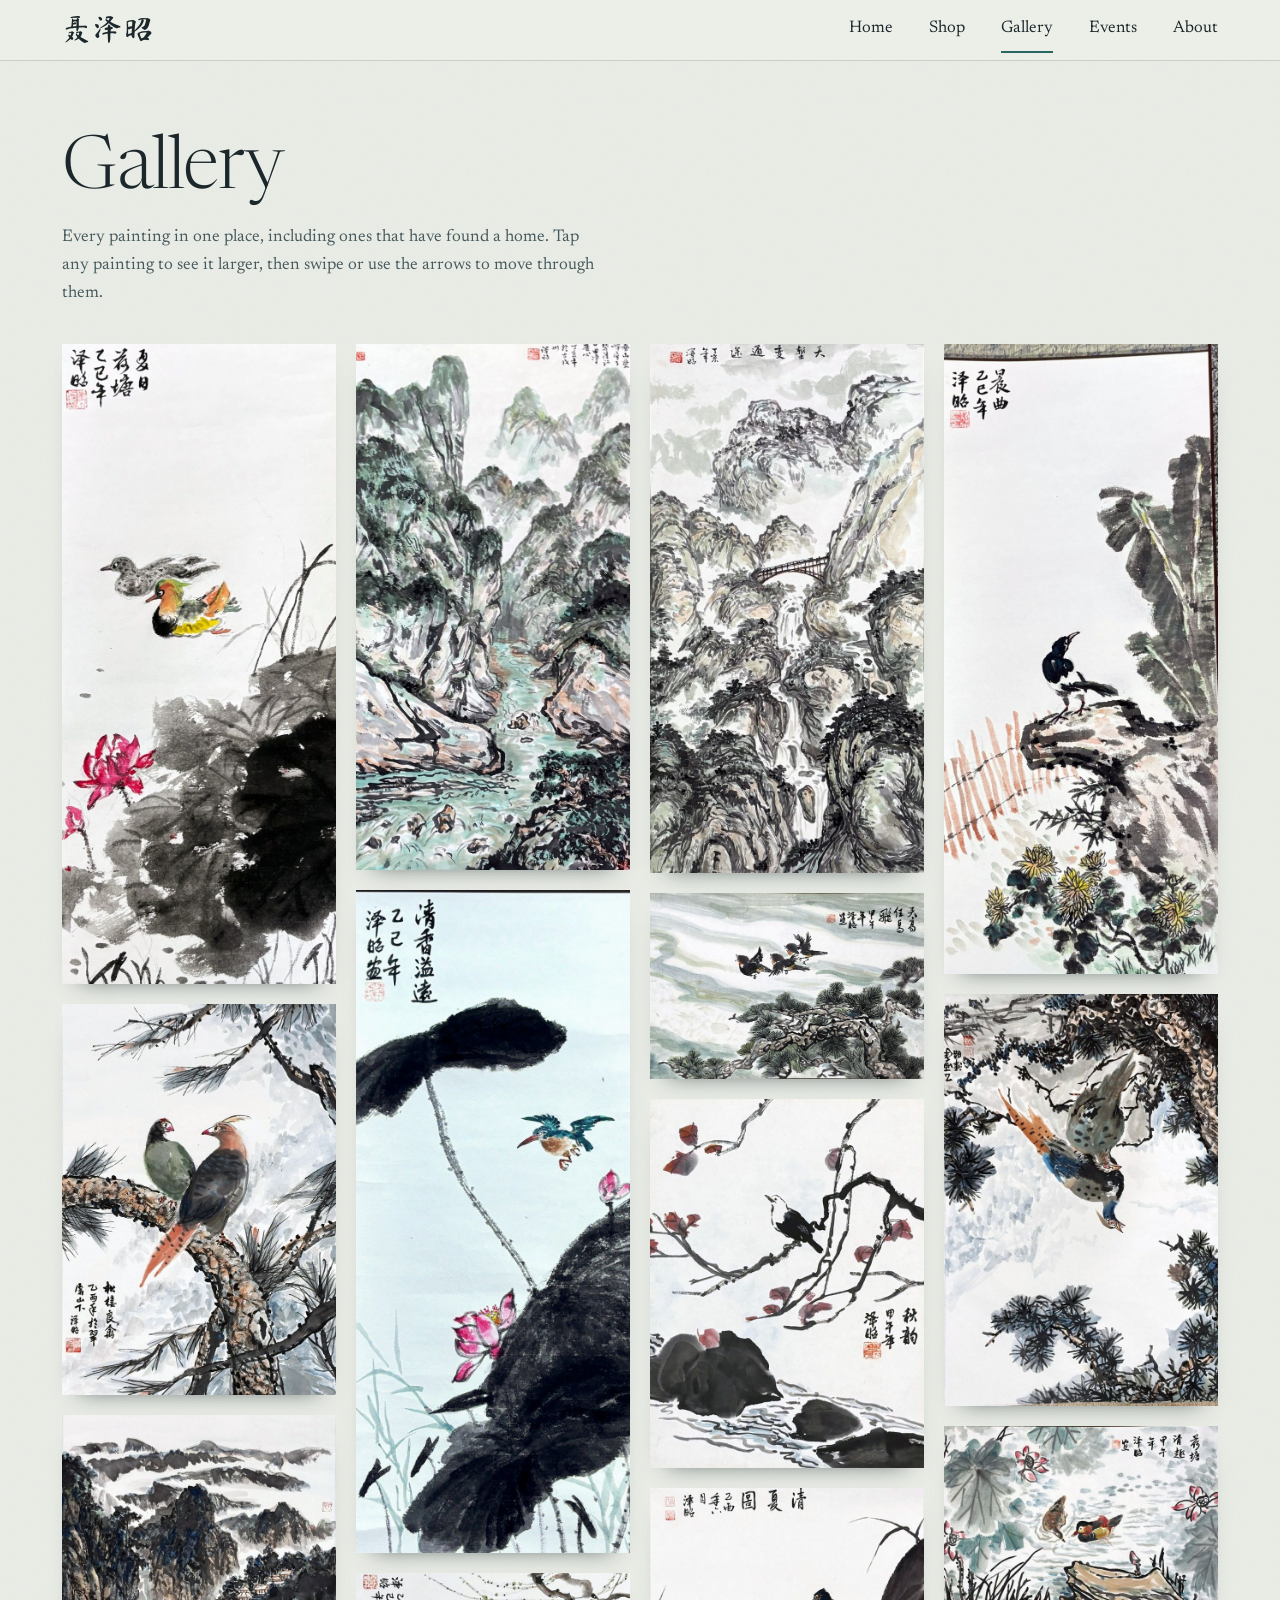
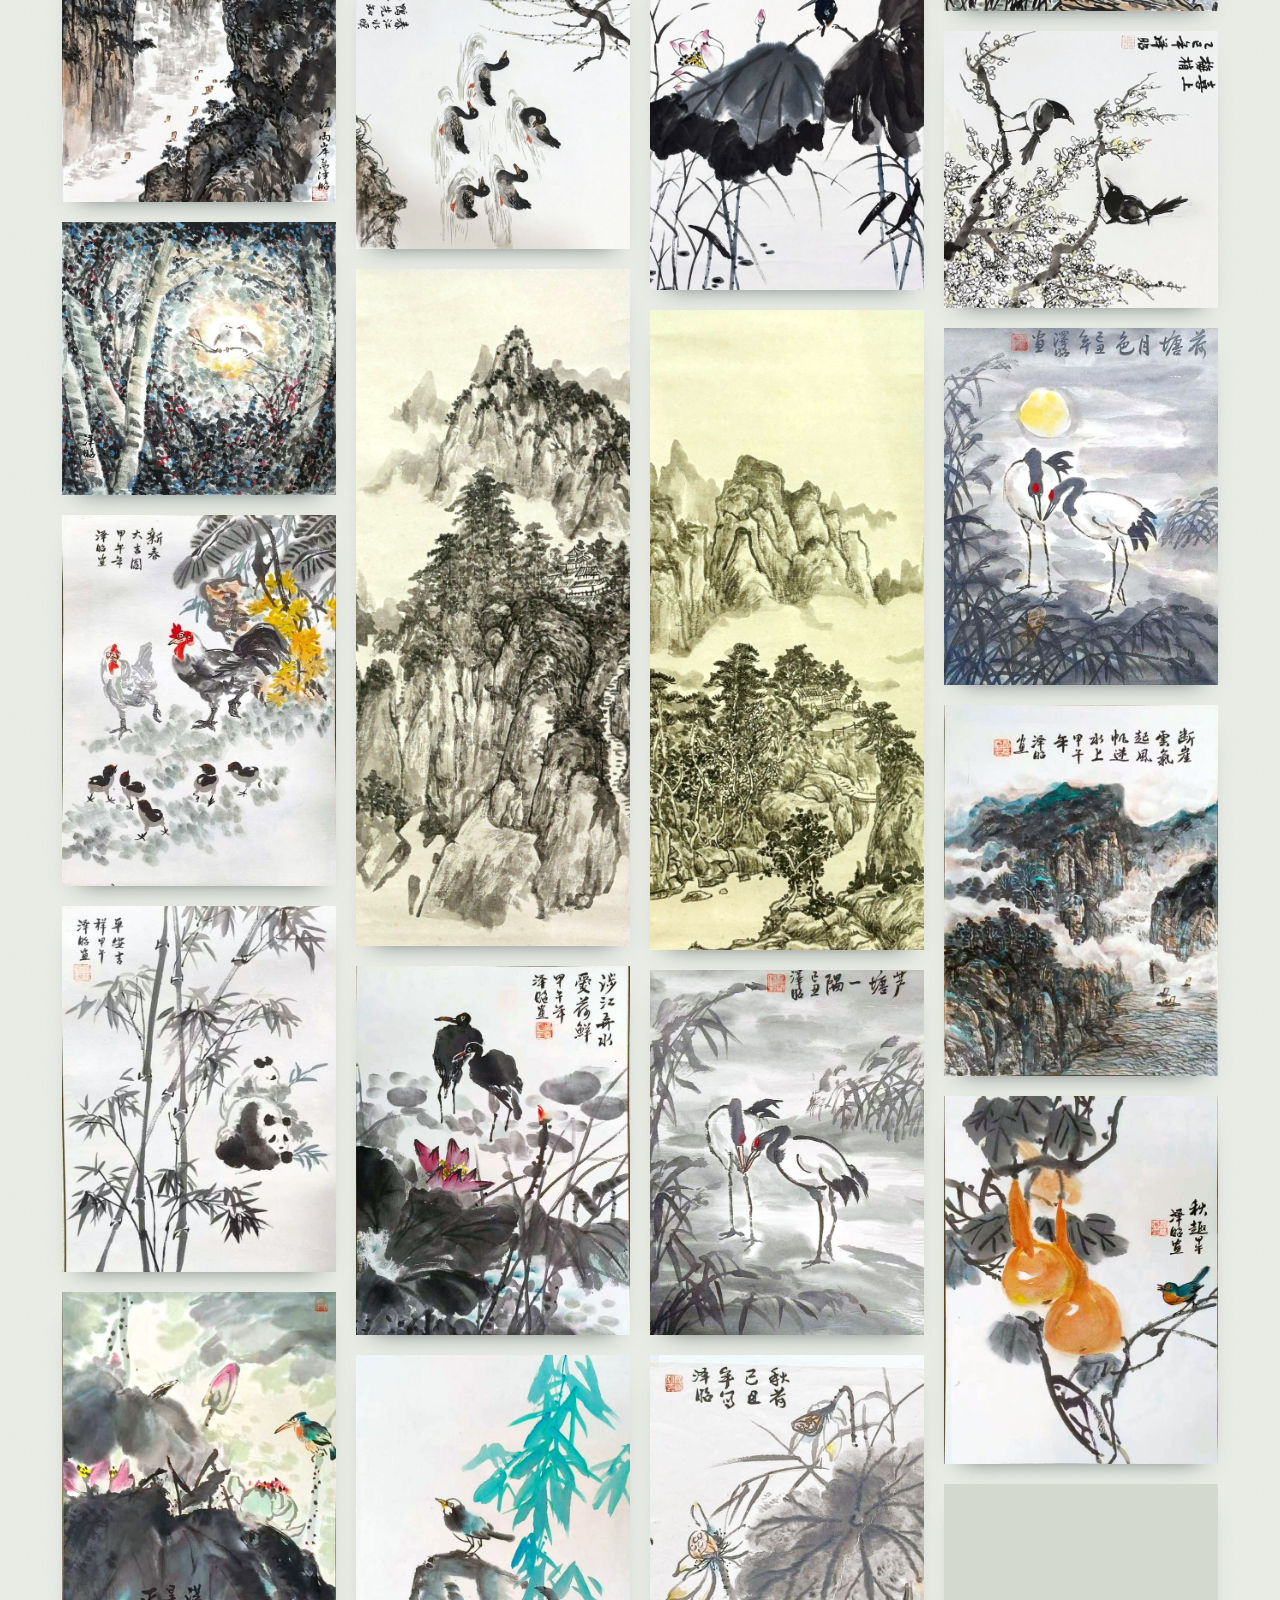
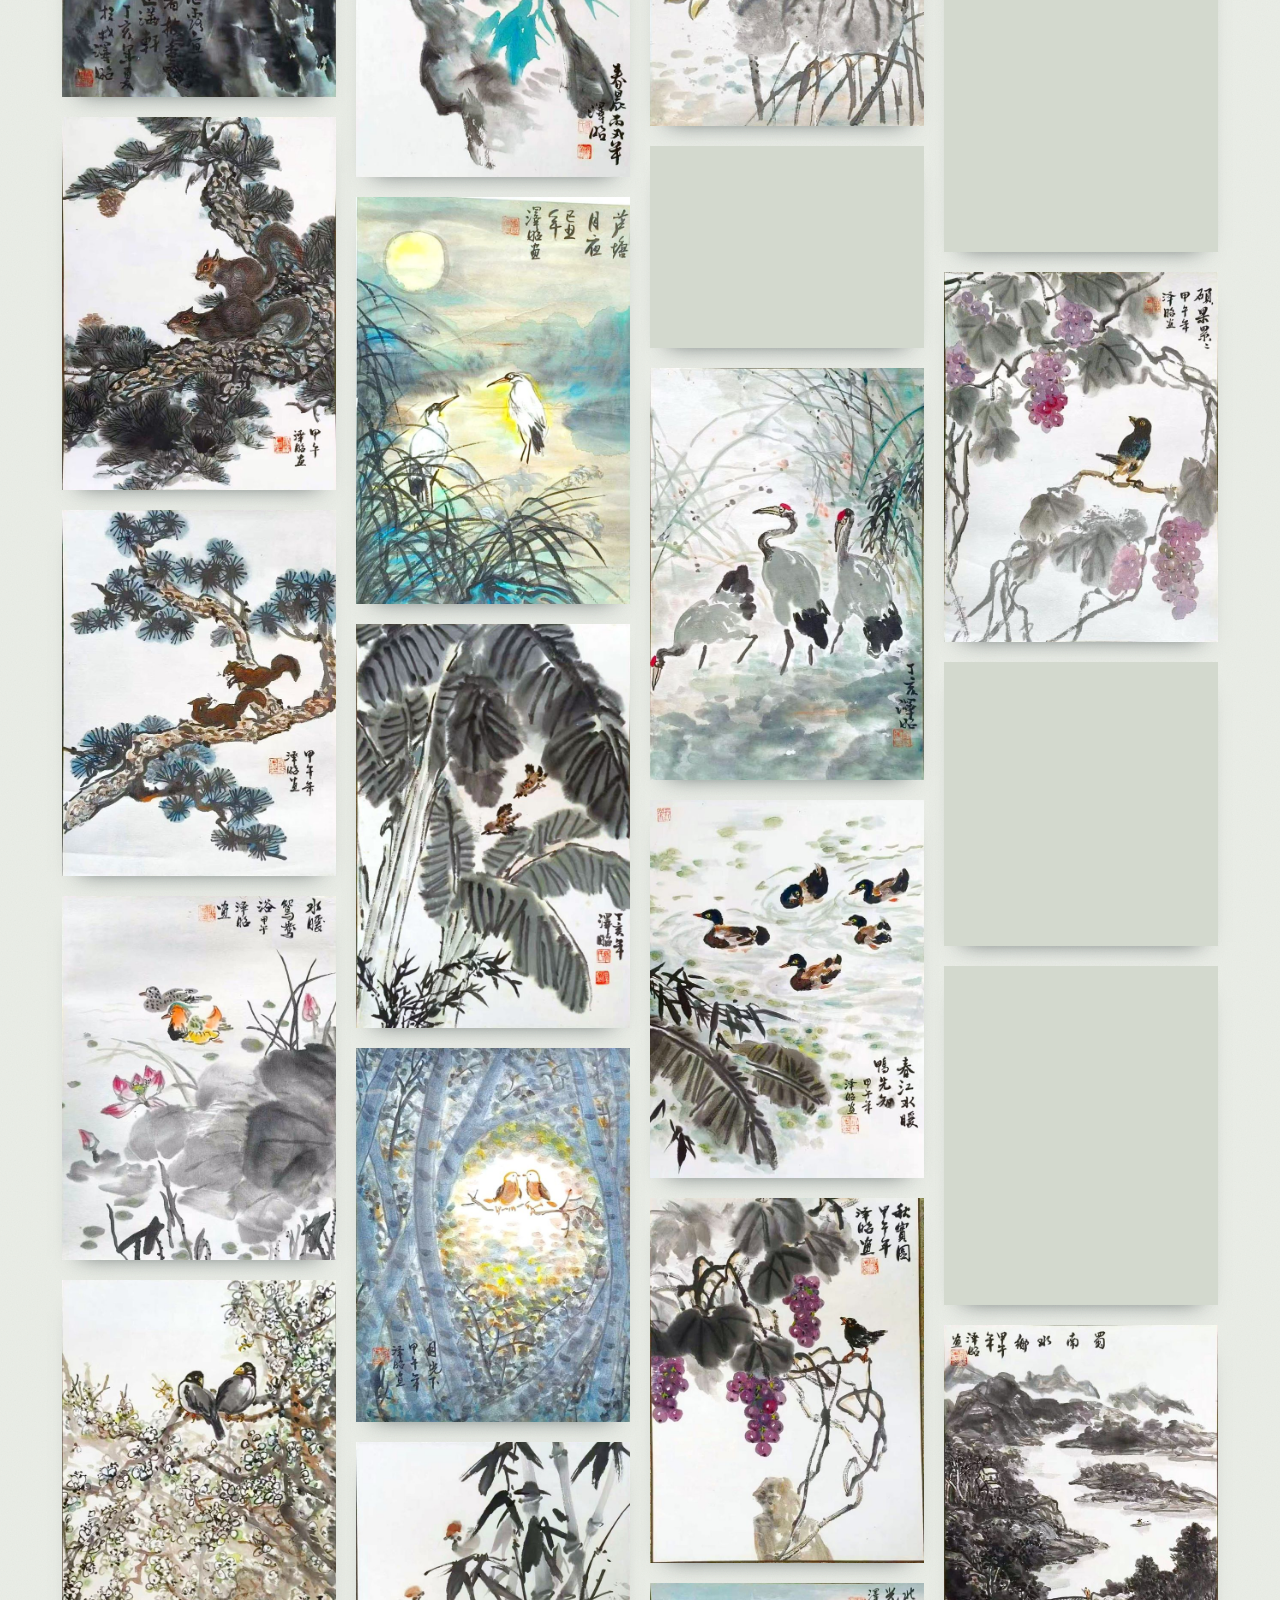
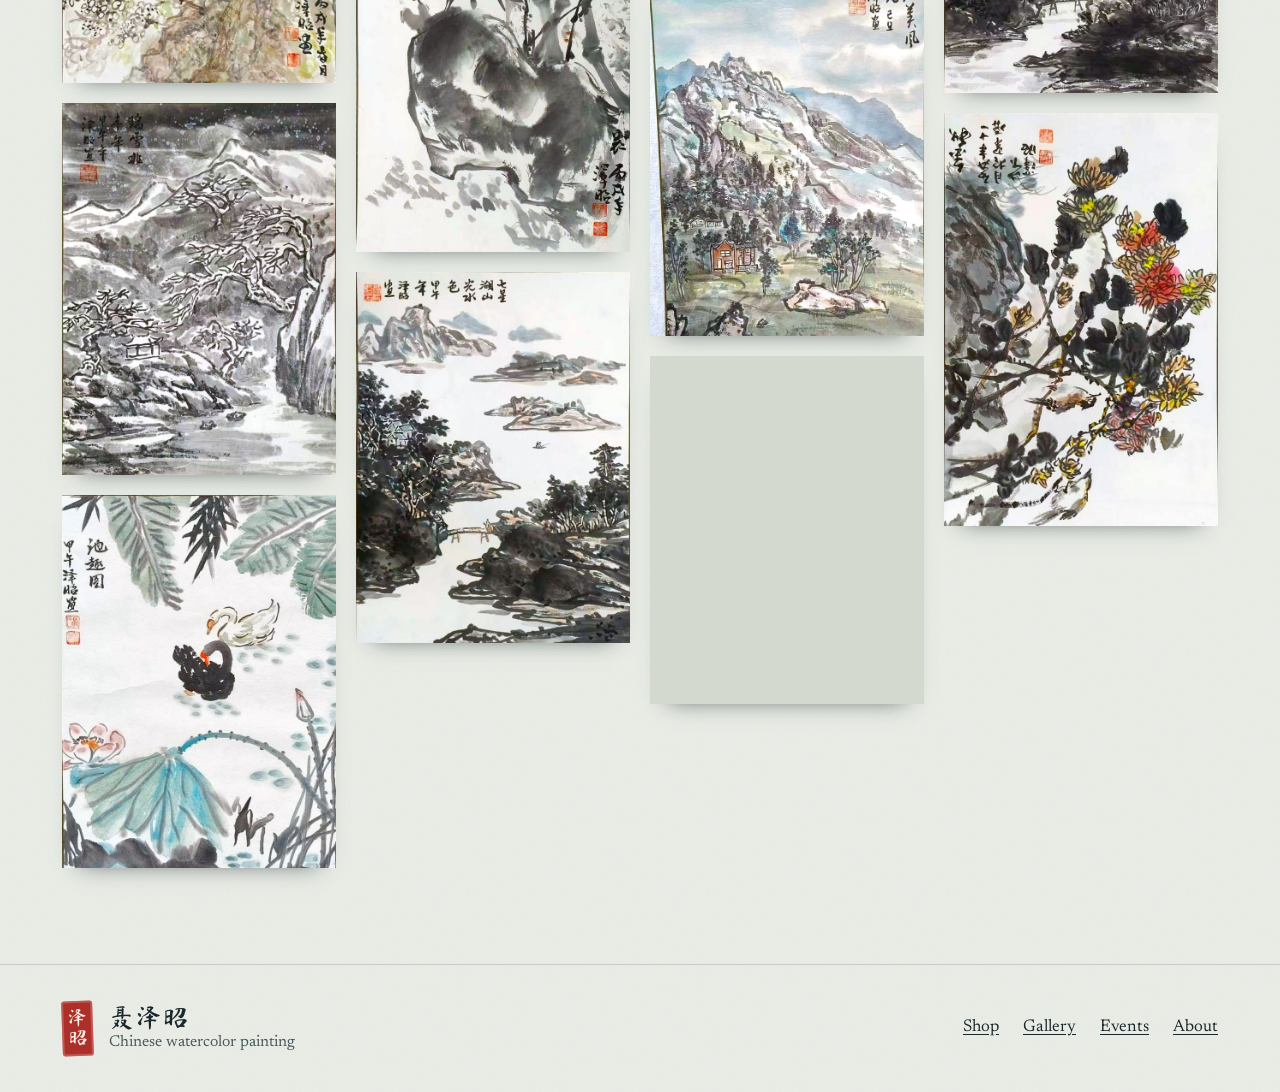
==== commit d6f0a24f: "Add files via upload" ====
--- a/gallery.html
+++ b/gallery.html
@@ -44,9 +44,9 @@
       <figure class="art"><a href="full-n16.jpg"><img src="thumb-n16.jpg" width="640" height="1472" loading="lazy" decoding="async" alt="Magpie on a rock with chrysanthemums"></a></figure>
       <figure class="art"><a href="full-n17.jpg"><img src="thumb-n17.jpg" width="620" height="1500" loading="lazy" decoding="async" alt="Kingfisher in flight over lotus"></a></figure>
       <figure class="art"><a href="full-n01.jpg"><img src="thumb-n01.jpg" width="640" height="435" loading="lazy" decoding="async" alt="Three birds flying over pines"></a></figure>
-      <figure class="art"><a href="full-n02.jpg"><img src="thumb-n02.jpg" width="640" height="426" loading="lazy" decoding="async" alt="Pheasants among pines"></a></figure>
-      <figure class="art"><a href="full-n03.jpg"><img src="thumb-n03.jpg" width="640" height="448" loading="lazy" decoding="async" alt="Pheasants on a pine branch"></a></figure>
-      <figure class="art"><a href="full-n04.jpg"><img src="thumb-n04.jpg" width="640" height="475" loading="lazy" decoding="async" alt="Bird on a branch with autumn leaves"></a></figure>
+      <figure class="art"><a href="full-n02.jpg"><img src="thumb-n02.jpg" width="640" height="962" loading="lazy" decoding="async" alt="Pheasants among pines"></a></figure>
+      <figure class="art"><a href="full-n03.jpg"><img src="thumb-n03.jpg" width="640" height="913" loading="lazy" decoding="async" alt="Pheasants on a pine branch"></a></figure>
+      <figure class="art"><a href="full-n04.jpg"><img src="thumb-n04.jpg" width="640" height="862" loading="lazy" decoding="async" alt="Bird on a branch with autumn leaves"></a></figure>
       <figure class="art"><a href="full-n05.jpg"><img src="thumb-n05.jpg" width="640" height="903" loading="lazy" decoding="async" alt="Boats in a misty river gorge"></a></figure>
       <figure class="art"><a href="full-n06.jpg"><img src="thumb-n06.jpg" width="640" height="432" loading="lazy" decoding="async" alt="Mandarin ducks in a lotus pond"></a></figure>
       <figure class="art"><a href="full-n07.jpg"><img src="thumb-n07.jpg" width="640" height="938" loading="lazy" decoding="async" alt="Kingfisher among lotus leaves"></a></figure>
